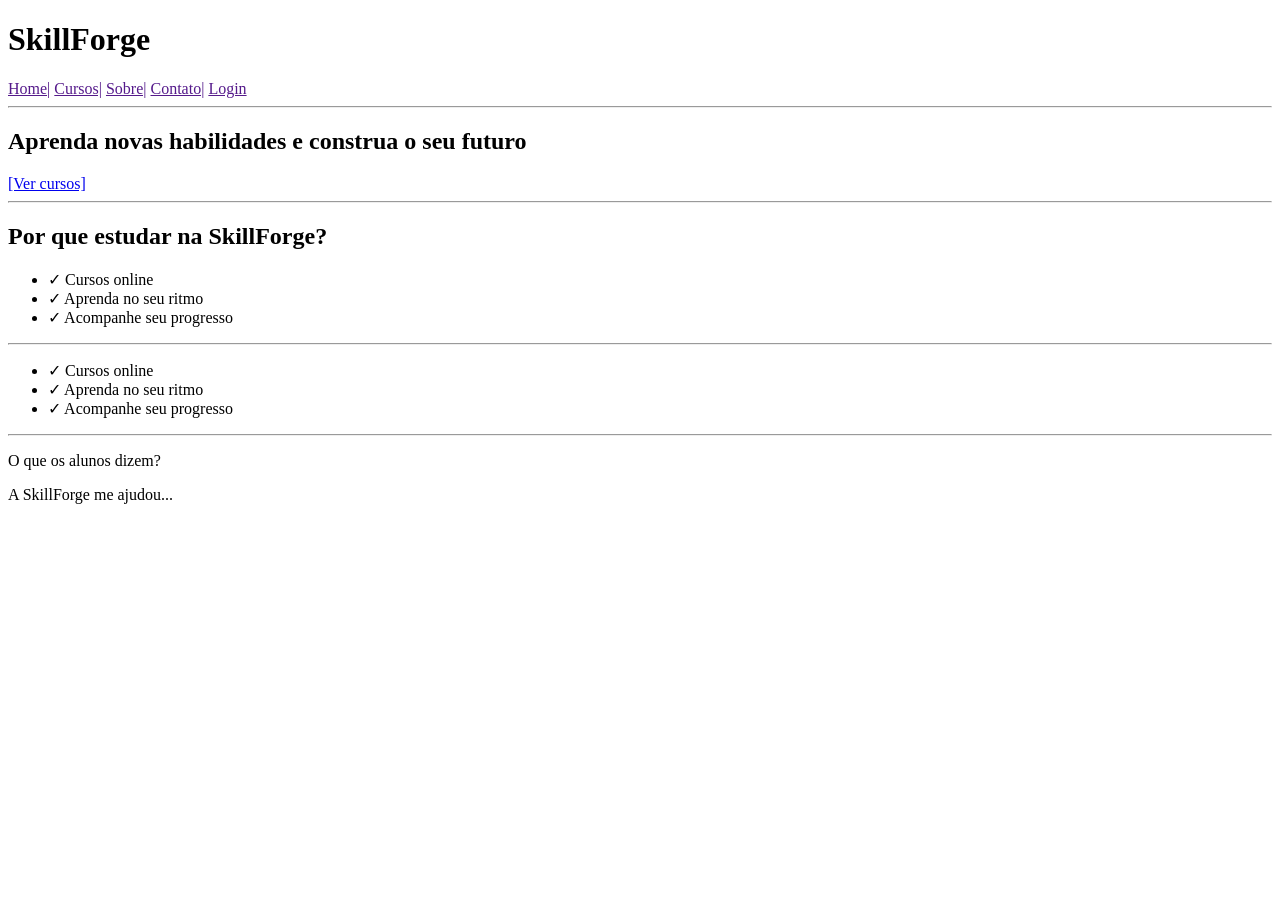
==== html/index.html @ c995d9b2 "Initial commit" ====
<!DOCTYPE html>
<html lang="pt-br">
<head>
    <meta charset="UTF-8">
    <meta name="viewport" content="width=device-width, initial-scale=1.0">
    <title>Skill - Forge </title>
</head>
<body>
    
        <header>

        <h1> SkillForge</h1>
        
        <nav>   
        <a href="">Home|</a>
        <a href="">Cursos|</a>
        <a href="">Sobre|</a>
        <a href="">Contato|</a>
        <a href=""> Login</a>

        </nav>
        </header>

        <main>
           
            <hr>

            <section>
                <h2>Aprenda novas habilidades e construa o seu futuro</h2>
                   <a href="cursos.html">[Ver cursos]</a>
             </section>

              <hr>

              <section>

                 <h2>Por que estudar na SkillForge?</h2>

         <ul>
            <li>&#10003; Cursos online</li>
            <li>&#10003;  Aprenda no seu ritmo</li>
            <li>&#10003; Acompanhe seu progresso</li>
        </ul>

    </section>

        </main>
</body>
</html>

<hr>

     

       
        
     

       

       

        <ul>
            <li>&#10003; Cursos online</li>
            <li>&#10003;  Aprenda no seu ritmo</li>
            <li>&#10003; Acompanhe seu progresso</li>
        </ul>

        <hr>

        <p>O que os alunos dizem?</p>

        <span>A SkillForge me ajudou...</span>
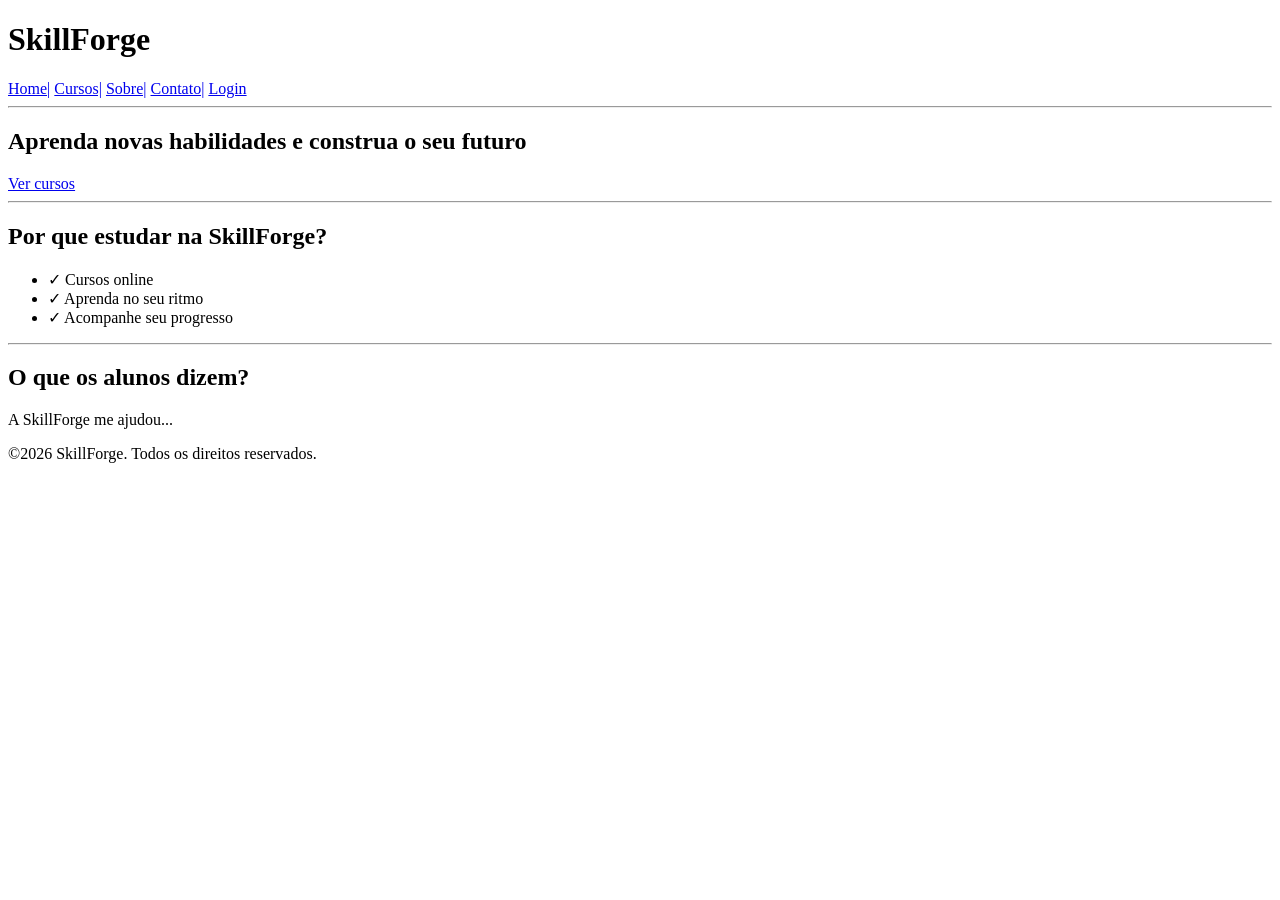
==== commit edb9ffe6: "Update index.html Dando inicio ao site" ====
--- a/html/index.html
+++ b/html/index.html
@@ -3,7 +3,7 @@
 <head>
     <meta charset="UTF-8">
     <meta name="viewport" content="width=device-width, initial-scale=1.0">
-    <title>Skill - Forge </title>
+    <title>SkillForge </title>
 </head>
 <body>
     
@@ -12,11 +12,11 @@
         <h1> SkillForge</h1>
         
         <nav>   
-        <a href="">Home|</a>
-        <a href="">Cursos|</a>
-        <a href="">Sobre|</a>
-        <a href="">Contato|</a>
-        <a href=""> Login</a>
+        <a href="index.html">Home|</a>
+        <a href="cursos.html">Cursos|</a>
+        <a href="sobre.html">Sobre|</a>
+        <a href="contato.html">Contato|</a>
+        <a href="login.html"> Login</a>
 
         </nav>
         </header>
@@ -27,7 +27,7 @@
 
             <section>
                 <h2>Aprenda novas habilidades e construa o seu futuro</h2>
-                   <a href="cursos.html">[Ver cursos]</a>
+                   <a href="cursos.html">Ver cursos</a>
              </section>
 
               <hr>
@@ -44,11 +44,22 @@
 
     </section>
 
-        </main>
+    <hr>
+    
+    <section>
+        <h2>O que os alunos dizem?</h2>
+        <p>A SkillForge me ajudou...</p>
+    
+    </section>
+    
+    </main>
+
+    <footer>
+        <p>©2026 SkillForge. Todos os direitos reservados.</p>
+    </footer>
 </body>
 </html>
 
-<hr>
 
      
 
@@ -59,15 +70,3 @@
        
 
        
-
-        <ul>
-            <li>&#10003; Cursos online</li>
-            <li>&#10003;  Aprenda no seu ritmo</li>
-            <li>&#10003; Acompanhe seu progresso</li>
-        </ul>
-
-        <hr>
-
-        <p>O que os alunos dizem?</p>
-
-        <span>A SkillForge me ajudou...</span>
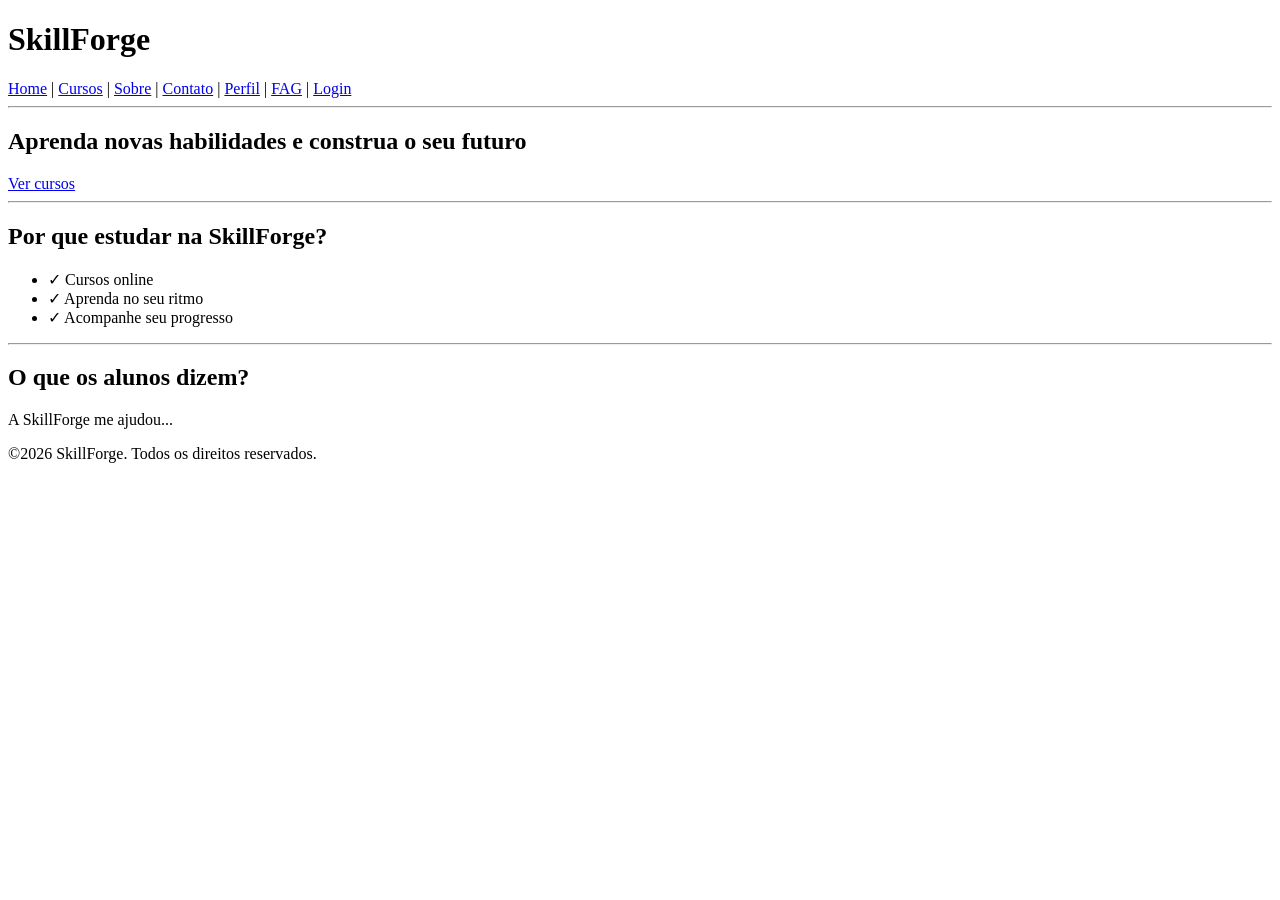
==== commit 143aca07: "Atualização no header" ====
--- a/html/index.html
+++ b/html/index.html
@@ -4,6 +4,8 @@
     <meta charset="UTF-8">
     <meta name="viewport" content="width=device-width, initial-scale=1.0">
     <title>SkillForge </title>
+
+    <link rel="stylesheet" href="style.css">
 </head>
 <body>
     
@@ -12,11 +14,13 @@
         <h1> SkillForge</h1>
         
         <nav>   
-        <a href="index.html">Home|</a>
-        <a href="cursos.html">Cursos|</a>
-        <a href="sobre.html">Sobre|</a>
-        <a href="contato.html">Contato|</a>
-        <a href="login.html"> Login</a>
+         <a href="index.html">Home</a> |
+        <a href="cursos.html">Cursos</a> |
+        <a href="sobre.html">Sobre</a> |
+        <a href="contato.html">Contato</a> |
+        <a href="perfil.html">Perfil</a> |
+        <a href="faq.html">FAG</a> |
+        <a href="login.html">Login</a>
 
         </nav>
         </header>
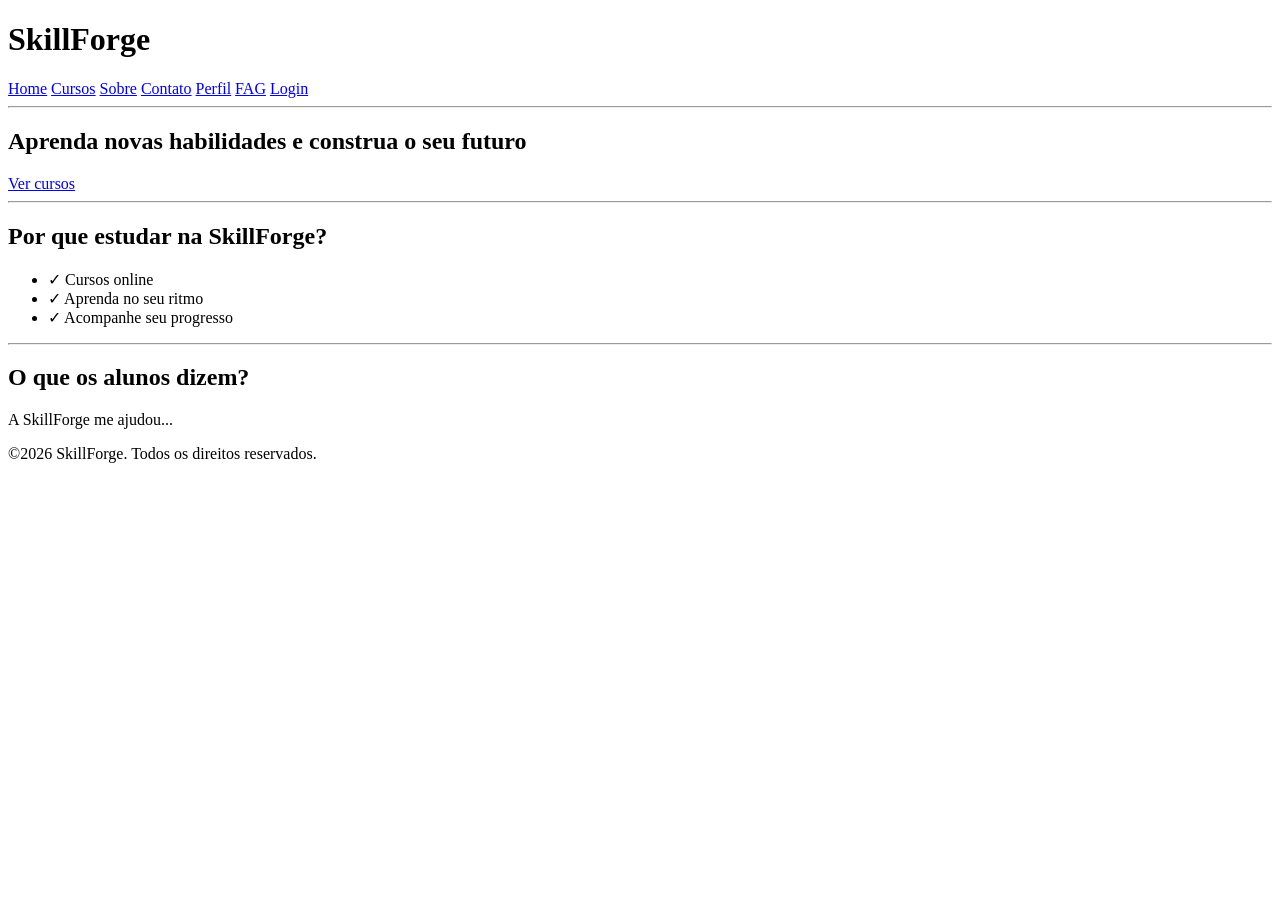
==== commit 6f11c9f8: "Update index.html Atualização do index" ====
--- a/html/index.html
+++ b/html/index.html
@@ -3,9 +3,9 @@
 <head>
     <meta charset="UTF-8">
     <meta name="viewport" content="width=device-width, initial-scale=1.0">
-    <title>SkillForge </title>
+    <title>SkillForge</title>
 
-    <link rel="stylesheet" href="style.css">
+    <link rel="stylesheet" href="/CSS/style.css">
 </head>
 <body>
     
@@ -13,13 +13,13 @@
 
         <h1> SkillForge</h1>
         
-        <nav>   
-         <a href="index.html">Home</a> |
-        <a href="cursos.html">Cursos</a> |
-        <a href="sobre.html">Sobre</a> |
-        <a href="contato.html">Contato</a> |
-        <a href="perfil.html">Perfil</a> |
-        <a href="faq.html">FAG</a> |
+        <nav  class="menu">   
+         <a href="index.html">Home</a> 
+        <a href="cursos.html">Cursos</a> 
+        <a href="sobre.html">Sobre</a> 
+        <a href="contato.html">Contato</a> 
+        <a href="perfil.html">Perfil</a> 
+        <a href="fag.html">FAG</a> 
         <a href="login.html">Login</a>
 
         </nav>
@@ -29,7 +29,7 @@
            
             <hr>
 
-            <section>
+            <section class="destaque">
                 <h2>Aprenda novas habilidades e construa o seu futuro</h2>
                    <a href="cursos.html">Ver cursos</a>
              </section>
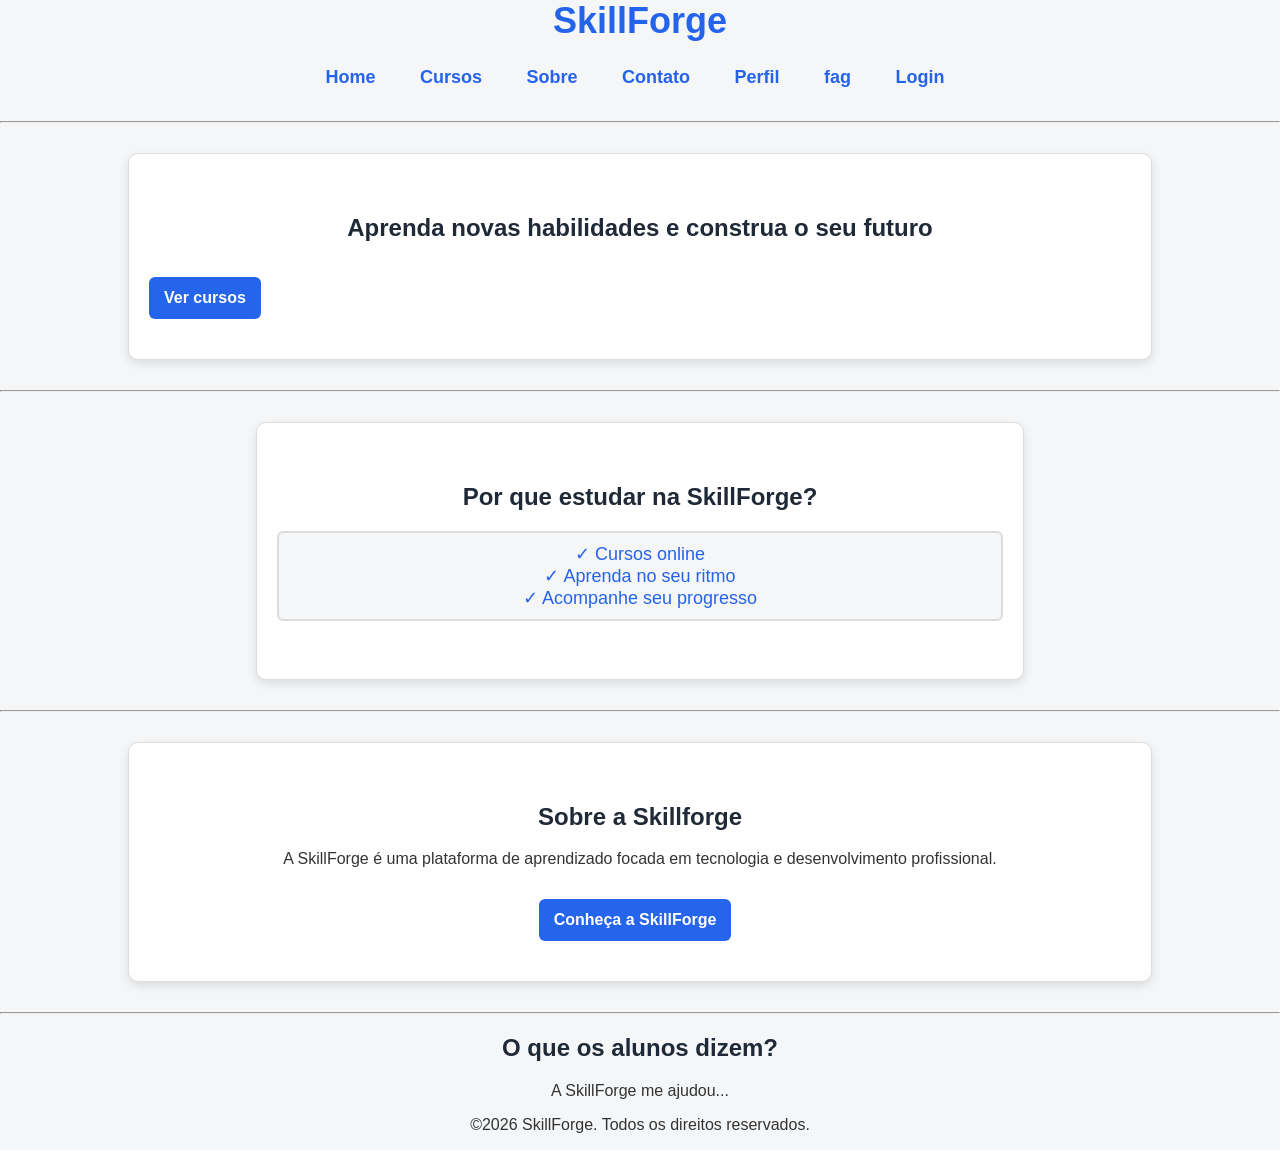
==== commit dcb0401d: "Atualização para aaplicação do css  Atualização da index para receber o css" ====
--- a/html/index.html
+++ b/html/index.html
@@ -19,7 +19,7 @@
         <a href="sobre.html">Sobre</a> 
         <a href="contato.html">Contato</a> 
         <a href="perfil.html">Perfil</a> 
-        <a href="fag.html">FAG</a> 
+        <a href="fag.html">fag</a> 
         <a href="login.html">Login</a>
 
         </nav>
@@ -31,20 +31,35 @@
 
             <section class="destaque">
                 <h2>Aprenda novas habilidades e construa o seu futuro</h2>
-                   <a href="cursos.html">Ver cursos</a>
+                   <a class="botao" href="cursos.html">Ver cursos</a>
              </section>
 
               <hr>
 
-              <section>
+    <section class="beneficios">
 
                  <h2>Por que estudar na SkillForge?</h2>
 
-         <ul>
+         <ul class="lista-beneficio"> 
             <li>&#10003; Cursos online</li>
             <li>&#10003;  Aprenda no seu ritmo</li>
             <li>&#10003; Acompanhe seu progresso</li>
         </ul>
+
+    </section>
+
+    <hr>
+
+    <section class="sobre">
+
+        <h2>Sobre a Skillforge</h2>
+
+         <p>
+        A SkillForge é uma plataforma de aprendizado
+        focada em tecnologia e desenvolvimento profissional.
+    </p>
+
+    <a href="sobre.html" class="botao">Conheça a SkillForge</a>
 
     </section>
 
--- a/CSS/style.css
+++ b/CSS/style.css
@@ -0,0 +1,146 @@
+body{
+    margin: 0;
+    background-color: #f4f6f8;
+    font-family: Arial, Helvetica, sans-serif;
+    font-size: 16px;
+    color: #333;
+}
+
+h1 {
+    color:#2563eb;
+    text-align: center;
+    font-size:36px ;
+    margin: 0;
+
+}
+
+h2{
+    text-align: center;
+    color: #1f2937;
+}
+
+a{
+    color: #2563eb;
+    text-decoration: none;
+    font-size: 18px;
+    font-weight: bold;
+    margin-right: 10px;
+    transition: 0.3s;
+
+
+}
+
+ul{
+    list-style: none;
+    text-align: center;
+    font-size: 18px;
+
+}
+
+p{
+    text-align: center;
+    font-size: 16px;
+}
+a:hover{
+    color: #1d4ed8;
+    text-decoration: underline;
+}
+
+.destaque {
+    background-color: white;
+    width: 80%;
+    margin: 30px auto;
+    padding: 40px 20px;
+    border: 1px solid #ddd;
+    border-radius: 10px;
+    box-sizing: border-box;
+    box-shadow: 0 4px 10px rgba(0, 0, 0, 0.1);
+}
+
+.menu{
+   text-align:center ;
+   padding: 15px;
+    
+}
+
+.menu a {
+    display: inline-block;
+    padding: 10px 15px;
+    margin-right:10px;
+    transition: 0.3s;
+    border-radius: 5px;
+
+}
+
+.menu a:hover {
+    background-color: #333;
+    color: white;
+    text-decoration: none;
+    
+}
+
+.botao{
+    display:inline-block;
+    background-color: #2565eb;
+    color: white;
+    padding: 12px 15px;
+    margin-top: 15px;
+    border-radius: 6px;
+    font-size: 16px;
+    font-weight: bold;
+    text-decoration: none;
+    transition: 0.3s;
+
+}
+
+.botao:hover{
+    background-color: #1d4ed8;
+    color: white;
+    text-decoration: none;
+}
+
+.beneficios{
+    background-color: white;
+    width:60%;
+    margin: 30px auto;
+    padding: 40px 20px;
+    border-radius: 10px;
+    border: 1px solid #ddd;
+    box-sizing: border-box;
+    box-shadow: 0 4px  10px rgba(0, 0, 0, 0.1);
+    transition: all 0.3s ease;
+
+   
+}
+
+.lista-beneficio{
+    color: #2563eb;
+    background-color: #f4f6f8;
+    border: 2px solid #ddd;
+    padding: 10px 20px;
+    border-radius:6px ;
+    cursor: pointer;
+}
+
+.lista-beneficio:hover{
+    color: #ddd;
+    background-color: #2563eb;
+    transform: translateY(-3px);
+    box-shadow: 0 4px 12px rgba(37, 99, 235, 0.2);
+    
+
+}
+
+.sobre{
+    background-color: white;
+    width: 80%;
+    margin: 30px auto;
+    padding: 40px 20px;
+    border-radius: 10px;
+    border: 1px solid #ddd;
+    box-sizing: border-box;
+    box-shadow: 0 4px 10px rgba(0, 0, 0, 0.1);
+    text-align: center;
+
+}
+
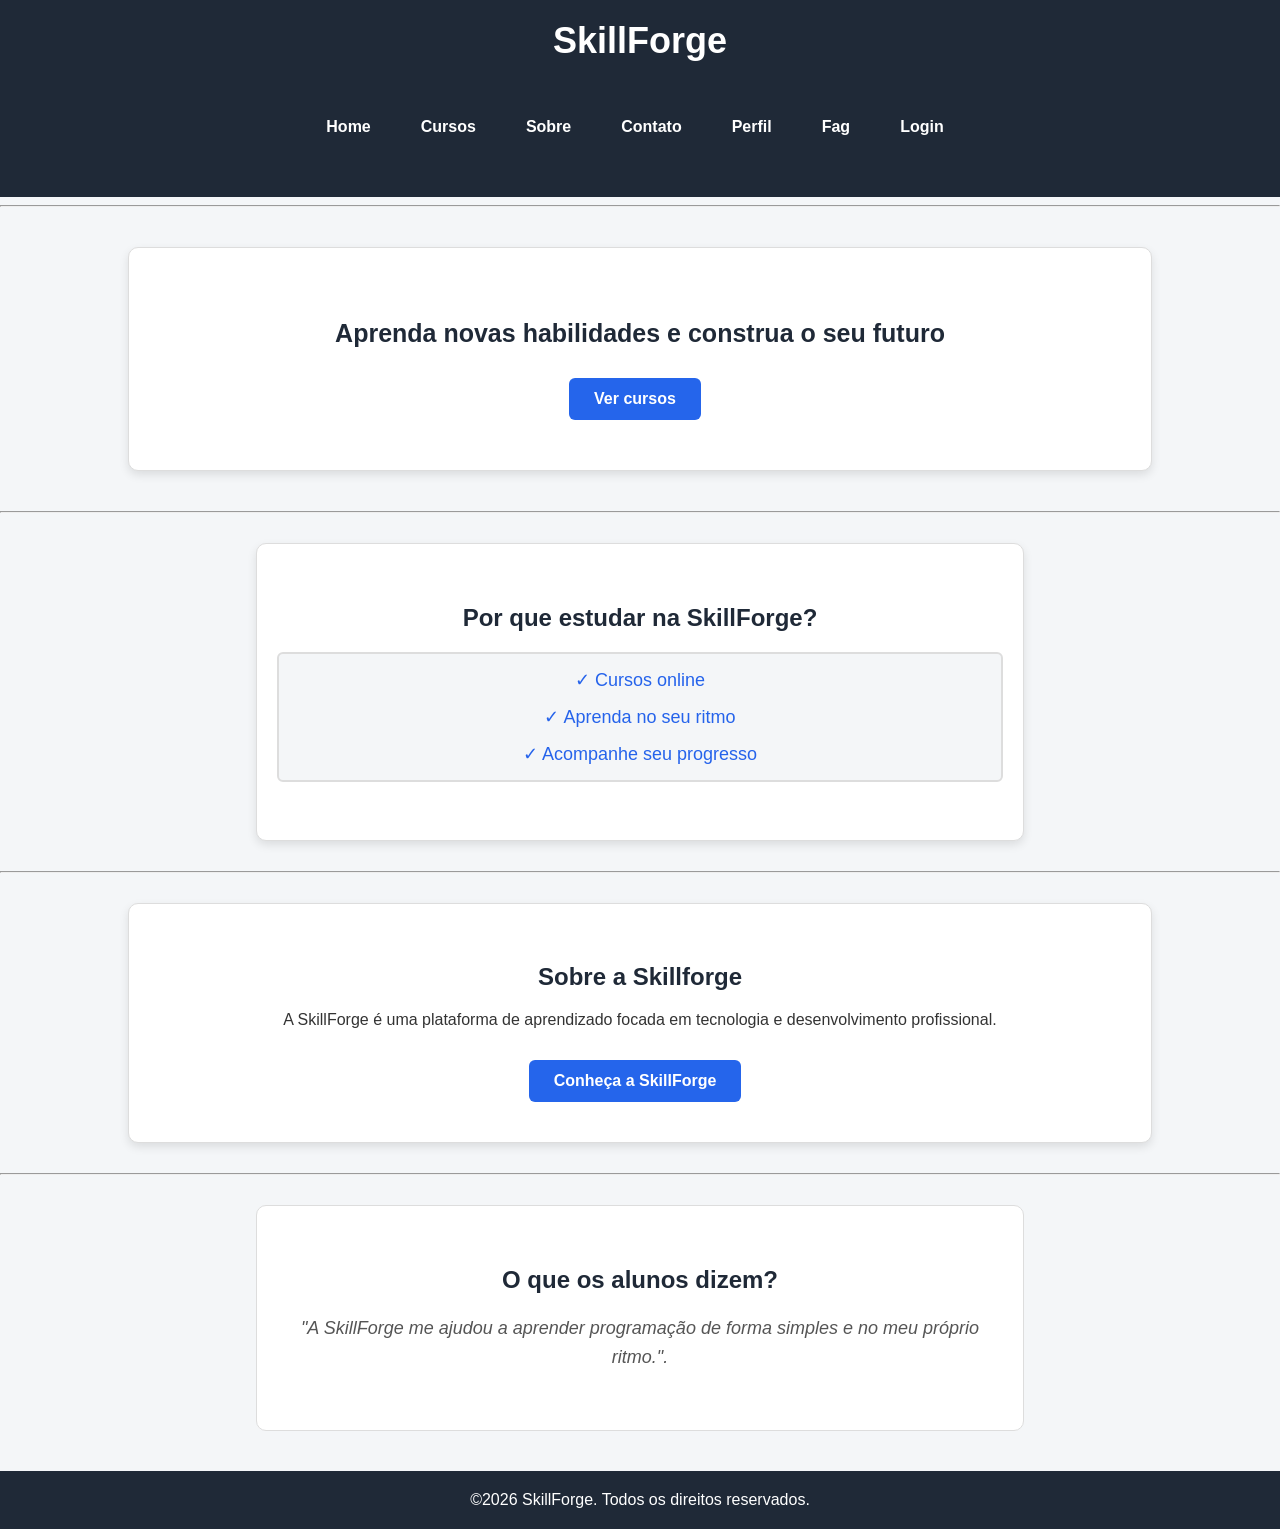
==== commit cab7a484: "Finalizando a parte do index" ====
--- a/html/index.html
+++ b/html/index.html
@@ -19,7 +19,7 @@
         <a href="sobre.html">Sobre</a> 
         <a href="contato.html">Contato</a> 
         <a href="perfil.html">Perfil</a> 
-        <a href="fag.html">fag</a> 
+        <a href="fag.html">Fag</a> 
         <a href="login.html">Login</a>
 
         </nav>
@@ -65,9 +65,11 @@
 
     <hr>
     
-    <section>
+    <section class="depoimentos">
         <h2>O que os alunos dizem?</h2>
-        <p>A SkillForge me ajudou...</p>
+        
+        <p>"A SkillForge me ajudou a aprender programação
+        de forma simples e no meu próprio ritmo.".</p>
     
     </section>
     
--- a/CSS/style.css
+++ b/CSS/style.css
@@ -7,10 +7,10 @@
 }
 
 h1 {
-    color:#2563eb;
+    color:white;
     text-align: center;
     font-size:36px ;
-    margin: 0;
+    margin: 0 0 15px 0;
 
 }
 
@@ -26,6 +26,7 @@
     font-weight: bold;
     margin-right: 10px;
     transition: 0.3s;
+ 
 
 
 }
@@ -46,36 +47,74 @@
     text-decoration: underline;
 }
 
+header{
+    background-color: #1f2937;
+    padding: 20px;
+    text-align: center;
+}
+
+footer{
+    background-color: #1f2937;
+    color: white;
+    text-align: center;
+    padding: 20px;
+    margin-top: 40px;
+}
+
+footer p {
+    margin: 0;
+}
+
 .destaque {
     background-color: white;
     width: 80%;
-    margin: 30px auto;
-    padding: 40px 20px;
+    margin: 40px auto;
+    padding: 50px 30px;
     border: 1px solid #ddd;
     border-radius: 10px;
     box-sizing: border-box;
     box-shadow: 0 4px 10px rgba(0, 0, 0, 0.1);
+    text-align: center;
+}
+
+.destaque h2 {
+    font-size:25px;
+    margin-bottom: 15px;
+}
+
+.destaque p {
+    font-size: 18px;
+    margin-bottom: 25px;
 }
 
 .menu{
-   text-align:center ;
+   display: flex;
+    justify-content: center;
    padding: 15px;
+   align-items: center;
+   height: 70px;
+   flex-direction: row;
+   gap: 10px;
     
 }
 
 .menu a {
+    color: white;
     display: inline-block;
     padding: 10px 15px;
     margin-right:10px;
     transition: 0.3s;
-    border-radius: 5px;
+    border-radius: 6px;
+    text-decoration: none;
+    font-size: 16px;
+    font-weight: bold;
 
 }
 
 .menu a:hover {
-    background-color: #333;
-    color: white;
-    text-decoration: none;
+    background-color: #2563eb;
+    color: white;
+    
     
 }
 
@@ -83,7 +122,7 @@
     display:inline-block;
     background-color: #2565eb;
     color: white;
-    padding: 12px 15px;
+    padding: 12px 25px;
     margin-top: 15px;
     border-radius: 6px;
     font-size: 16px;
@@ -108,9 +147,19 @@
     border: 1px solid #ddd;
     box-sizing: border-box;
     box-shadow: 0 4px  10px rgba(0, 0, 0, 0.1);
-    transition: all 0.3s ease;
+    text-align: center;
+    
 
    
+}
+
+.beneficios ul {
+    padding: 0;
+}
+
+.beneficios li {
+    margin: 15px 0 ;
+    font-size: 18px;
 }
 
 .lista-beneficio{
@@ -144,3 +193,23 @@
 
 }
 
+.depoimentos {
+    background-color: white;
+    width: 60%;
+    margin: 30px auto ;
+    padding: 40px 30px;
+    border: 1px solid #ddd;
+    border-radius: 10px;
+    box-sizing: border-box;
+    text-align: center;
+}
+.depoimentos p {
+    font-size: 18px;
+    font-style: italic;
+    line-height: 1.6;
+    color: #555;
+}
+
+
+
+
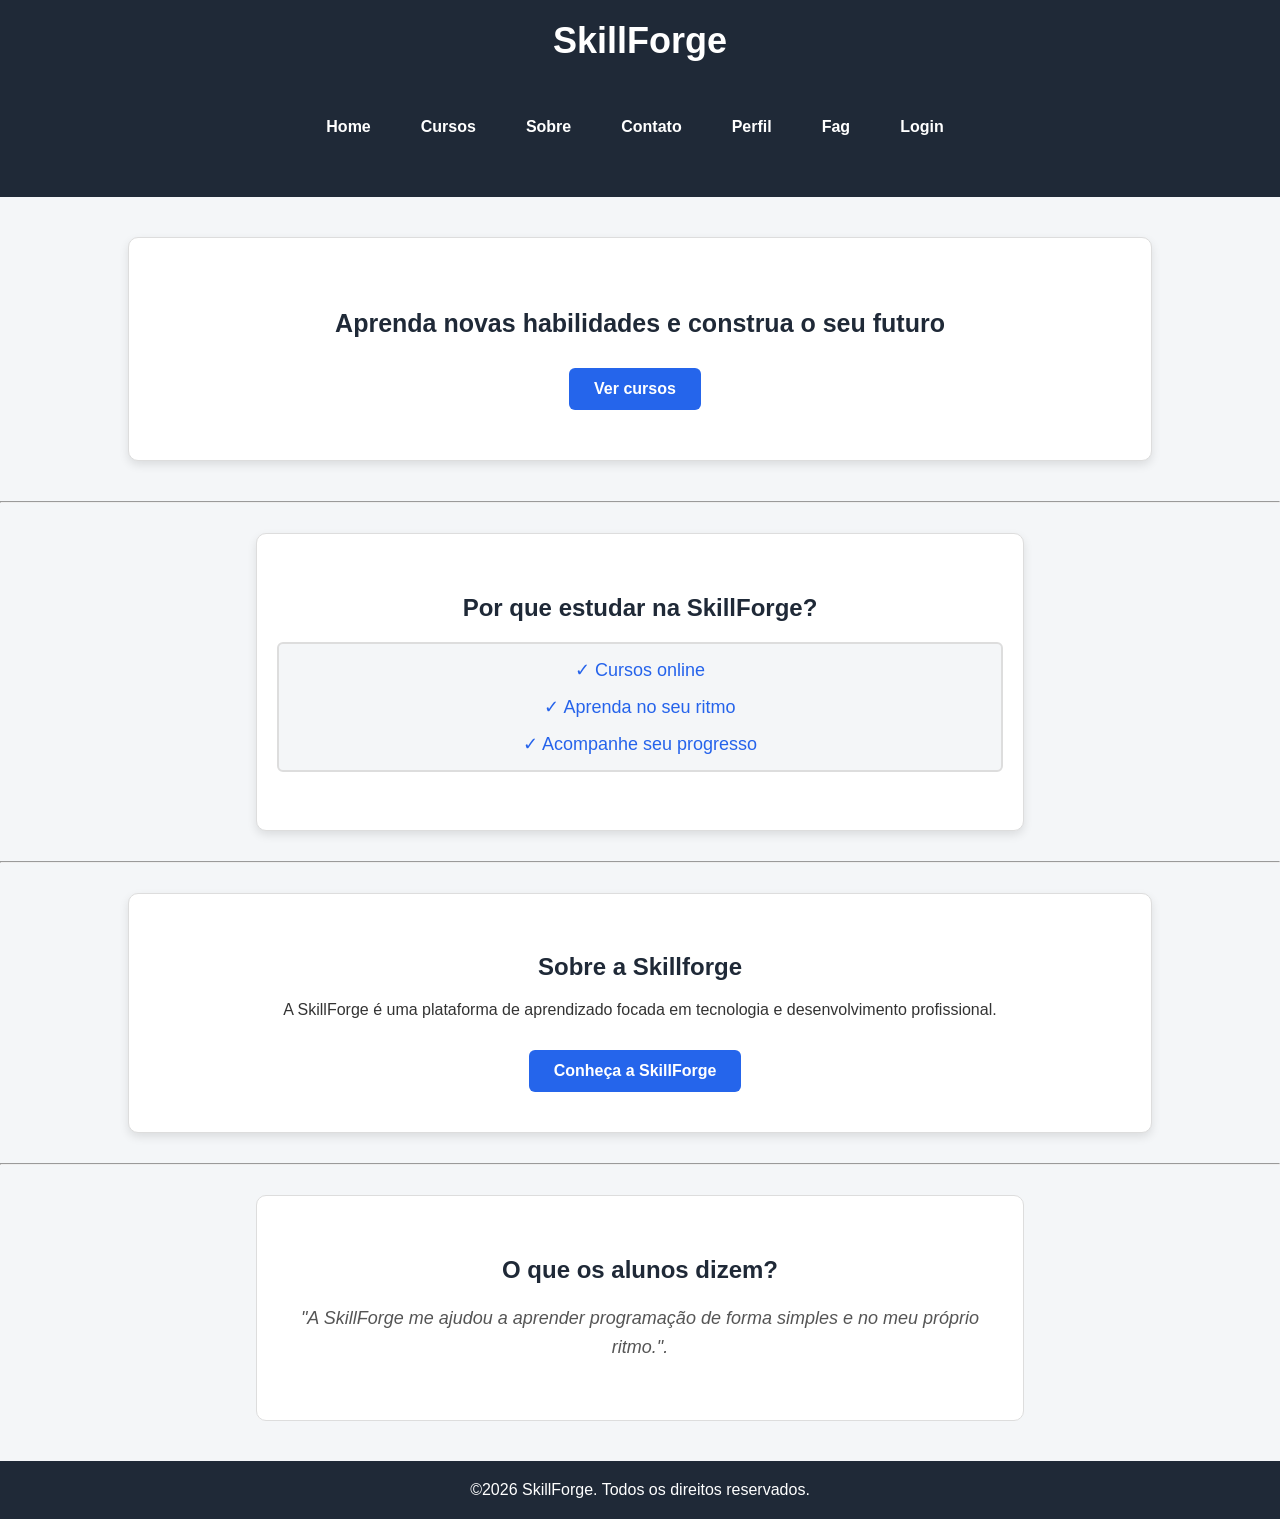
==== commit 64cd2fa9: "Criação da pagina contatos" ====
--- a/html/index.html
+++ b/html/index.html
@@ -26,8 +26,7 @@
         </header>
 
         <main>
-           
-            <hr>
+          
 
             <section class="destaque">
                 <h2>Aprenda novas habilidades e construa o seu futuro</h2>
--- a/CSS/style.css
+++ b/CSS/style.css
@@ -212,4 +212,506 @@
 
 
 
-
+/* ===== PÁGINA DE CURSOS ===== */
+
+.pagina-cursos {
+    width: 90%;
+    max-width: 1200px;
+    margin: 40px auto;
+}
+
+.pagina-cursos h2 {
+    font-size: 30px;
+    margin-bottom: 35px;
+}
+
+/* Organização dos cursos */
+
+.lista-cursos {
+    display: flex;
+    justify-content: center;
+    align-items: stretch;
+    flex-wrap: wrap;
+    gap: 25px;
+}
+
+/* Cards dos cursos */
+
+.card-curso {
+    background-color: white;
+    width: 45%;
+    padding: 25px;
+    border: 1px solid #ddd;
+    border-radius: 10px;
+    box-sizing: border-box;
+    box-shadow: 0 4px 10px rgba(0, 0, 0, 0.08);
+    text-align: center;
+    transition: 0.3s;
+}
+
+/* Efeito ao passar o mouse */
+
+.card-curso:hover {
+    transform: translateY(-5px);
+    box-shadow: 0 8px 18px rgba(0, 0, 0, 0.15);
+}
+
+/* Título dos cards */
+
+.card-curso h3 {
+    color: #2563eb;
+    font-size: 23px;
+    margin-bottom: 20px;
+}
+
+/* Imagens dos cursos */
+
+.card-curso img {
+    width: 100px;
+    height: 100px;
+    object-fit: contain;
+    margin-bottom: 15px;
+}
+
+/* Textos dos cards */
+
+.card-curso p {
+    font-size: 15px;
+    line-height: 1.5;
+    text-align: left;
+}
+
+/* Botões dos cursos */
+
+.card-curso .botao {
+    display: inline-block;
+    margin-top: 15px;
+}
+
+/* Adaptação para telas menores */
+
+@media (max-width: 700px) {
+
+    .card-curso {
+        width: 100%;
+    }
+
+    .pagina-cursos {
+        width: 95%;
+    }
+
+}
+
+/* ===== PÁGINA INDIVIDUAL DO CURSO ===== */
+
+.pagina-curso {
+    width: 90%;
+    max-width: 1100px;
+    margin: 40px auto;
+}
+
+/* Apresentação */
+
+.curso-destaque {
+    background-color: white;
+    padding: 45px 30px;
+    border-radius: 10px;
+    border: 1px solid #ddd;
+    box-shadow: 0 4px 10px rgba(0, 0, 0, 0.08);
+    text-align: center;
+    margin-bottom: 30px;
+}
+
+.curso-destaque h2 {
+    color: #2563eb;
+    font-size: 30px;
+}
+
+.curso-destaque p {
+    line-height: 1.7;
+    max-width: 750px;
+    margin: 20px auto;
+}
+
+/* Informações e objetivos */
+
+.informacoes-curso,
+.objetivos-curso,
+.conteudo-curso,
+.final-curso {
+    background-color: white;
+    padding: 30px;
+    margin-bottom: 30px;
+    border: 1px solid #ddd;
+    border-radius: 10px;
+    box-shadow: 0 4px 10px rgba(0, 0, 0, 0.08);
+}
+
+.informacoes-curso p {
+    text-align: left;
+    line-height: 1.8;
+}
+
+.objetivos-curso ul {
+    text-align: left;
+    line-height: 2;
+    list-style: disc;
+}
+
+/* Módulos e aulas */
+
+.aula {
+    background-color: #f4f6f8;
+    padding: 20px;
+    margin: 15px 0;
+    border-radius: 8px;
+    border-left: 4px solid #2563eb;
+}
+
+.aula h3 {
+    color: #2563eb;
+}
+
+.aula p {
+    text-align: left;
+    line-height: 1.6;
+}
+
+/* Final */
+
+.final-curso {
+    text-align: center;
+}
+
+.final-curso p {
+    line-height: 1.7;
+}
+
+/* Responsividade */
+
+@media (max-width: 700px) {
+
+    .pagina-curso {
+        width: 95%;
+    }
+
+    .curso-destaque {
+        padding: 30px 15px;
+    }
+
+    .informacoes-curso,
+    .objetivos-curso,
+    .conteudo-curso,
+    .final-curso {
+        padding: 20px;
+    }
+
+}
+
+/* ===== PÁGINA SOBRE ===== */
+
+.pagina-sobre {
+    width: 90%;
+    max-width: 1100px;
+    margin: 40px auto;
+}
+
+.sobre-destaque,
+.historia,
+.missao,
+.visao,
+.valores,
+.diferenciais,
+.sobre-final {
+    background-color: white;
+    padding: 35px;
+    margin-bottom: 25px;
+    border: 1px solid #ddd;
+    border-radius: 10px;
+    box-sizing: border-box;
+    box-shadow: 0 4px 10px rgba(0, 0, 0, 0.08);
+}
+
+.sobre-destaque {
+    text-align: center;
+    padding: 50px 30px;
+}
+
+.sobre-destaque p,
+.historia p,
+.missao p,
+.visao p,
+.diferenciais p,
+.sobre-final p {
+    line-height: 1.8;
+}
+
+.sobre-destaque h2 {
+    color: #2563eb;
+    font-size: 32px;
+}
+
+/* Missão e visão */
+
+.missao-visao {
+    display: flex;
+    gap: 25px;
+}
+
+.missao,
+.visao {
+    flex: 1;
+}
+
+/* Valores */
+
+.valores ul {
+    line-height: 2;
+}
+
+/* Diferenciais */
+
+/* ===== DIFERENCIAIS ===== */
+
+.diferenciais {
+    background-color: white;
+    padding: 35px;
+    margin-bottom: 25px;
+    border: 1px solid #ddd;
+    border-radius: 10px;
+    box-sizing: border-box;
+    box-shadow: 0 4px 10px rgba(0, 0, 0, 0.08);
+
+    display: flex;
+    flex-direction: column;
+    align-items: center;
+    text-align: center;
+}
+
+.diferenciais h2 {
+    color: #1f2937;
+    margin-bottom: 25px;
+}
+
+.diferenciais article {
+    width: 80%;
+    background-color: #f4f6f8;
+    padding: 20px;
+    margin-top: 15px;
+    border-radius: 8px;
+    box-sizing: border-box;
+    transition: 0.3s;
+}
+
+.diferenciais article:hover {
+    transform: translateY(-4px);
+    box-shadow: 0 4px 12px rgba(37, 99, 235, 0.15);
+}
+
+.diferenciais h3 {
+    color: #2563eb;
+}
+
+.diferenciais p {
+    text-align: center;
+    line-height: 1.8;
+}
+
+/* Final */
+
+.sobre-final {
+    text-align: center;
+}
+
+/* Responsividade */
+
+@media (max-width: 700px) {
+
+    .pagina-sobre {
+        width: 95%;
+    }
+
+    .missao-visao {
+        flex-direction: column;
+        gap: 0;
+    }
+
+    .sobre-destaque,
+    .historia,
+    .missao,
+    .visao,
+    .valores,
+    .diferenciais,
+    .sobre-final {
+        padding: 22px;
+    }
+
+}
+
+@media (max-width: 700px) {
+
+    .diferenciais {
+        padding: 22px;
+    }
+
+    .diferenciais article {
+        width: 100%;
+    }
+
+}
+
+/* ===== PÁGINA DE CONTATO ===== */
+
+.pagina-contato {
+    width: 90%;
+    max-width: 1100px;
+    margin: 40px auto;
+}
+
+.contato-destaque {
+    text-align: center;
+    background-color: white;
+    padding: 35px;
+    border: 1px solid #ddd;
+    border-radius: 10px;
+    box-shadow: 0 4px 10px rgba(0, 0, 0, 0.08);
+    margin-bottom: 30px;
+}
+
+.contato-destaque h2 {
+    color: #2563eb;
+    font-size: 30px;
+}
+
+.contato-destaque p {
+    line-height: 1.8;
+}
+
+/* Layout do formulário e informações */
+
+.contato-container {
+    display: flex;
+    align-items: flex-start;
+    gap: 30px;
+}
+
+/* Formulário */
+
+.form-contato {
+    flex: 2;
+    background-color: white;
+    padding: 30px;
+    border: 1px solid #ddd;
+    border-radius: 10px;
+    box-shadow: 0 4px 10px rgba(0, 0, 0, 0.08);
+}
+
+.form-contato h2 {
+    text-align: center;
+    margin-bottom: 25px;
+}
+
+.form-contato label {
+    display: block;
+    margin: 15px 0 8px;
+    font-weight: bold;
+}
+
+.form-contato input,
+.form-contato select,
+.form-contato textarea {
+    width: 100%;
+    padding: 12px;
+    border: 1px solid #ccc;
+    border-radius: 6px;
+    box-sizing: border-box;
+    font-family: Arial, Helvetica, sans-serif;
+    font-size: 15px;
+}
+
+.form-contato textarea {
+    resize: vertical;
+}
+
+.form-contato input:focus,
+.form-contato select:focus,
+.form-contato textarea:focus {
+    outline: none;
+    border-color: #2563eb;
+}
+
+/* Checkbox */
+
+.form-contato .newsletter {
+    display: flex;
+    align-items: center;
+    gap: 10px;
+    font-weight: normal;
+}
+
+.form-contato .newsletter input {
+    width: auto;
+}
+
+/* Botão */
+
+.form-contato button {
+    width: 100%;
+    border: none;
+    cursor: pointer;
+}
+
+.form-contato button:hover {
+    background-color: #1d4ed8;
+}
+
+/* Informações de contato */
+
+.informacoes-contato {
+    flex: 1;
+    background-color: white;
+    padding: 30px;
+    border: 1px solid #ddd;
+    border-radius: 10px;
+    box-shadow: 0 4px 10px rgba(0, 0, 0, 0.08);
+}
+
+.informacoes-contato h2 {
+    color: #2563eb;
+}
+
+.informacoes-contato p {
+    text-align: left;
+    line-height: 1.8;
+}
+
+.redes-sociais {
+    display: flex;
+    flex-direction: column;
+    align-items: center;
+    text-align: center;
+}
+
+/* Responsividade */
+
+@media (max-width: 800px) {
+
+    .contato-container {
+        flex-direction: column;
+    }
+
+    .form-contato,
+    .informacoes-contato {
+        width: 100%;
+        box-sizing: border-box;
+    }
+
+    .pagina-contato {
+        width: 95%;
+    }
+
+}
+
+
+
+
